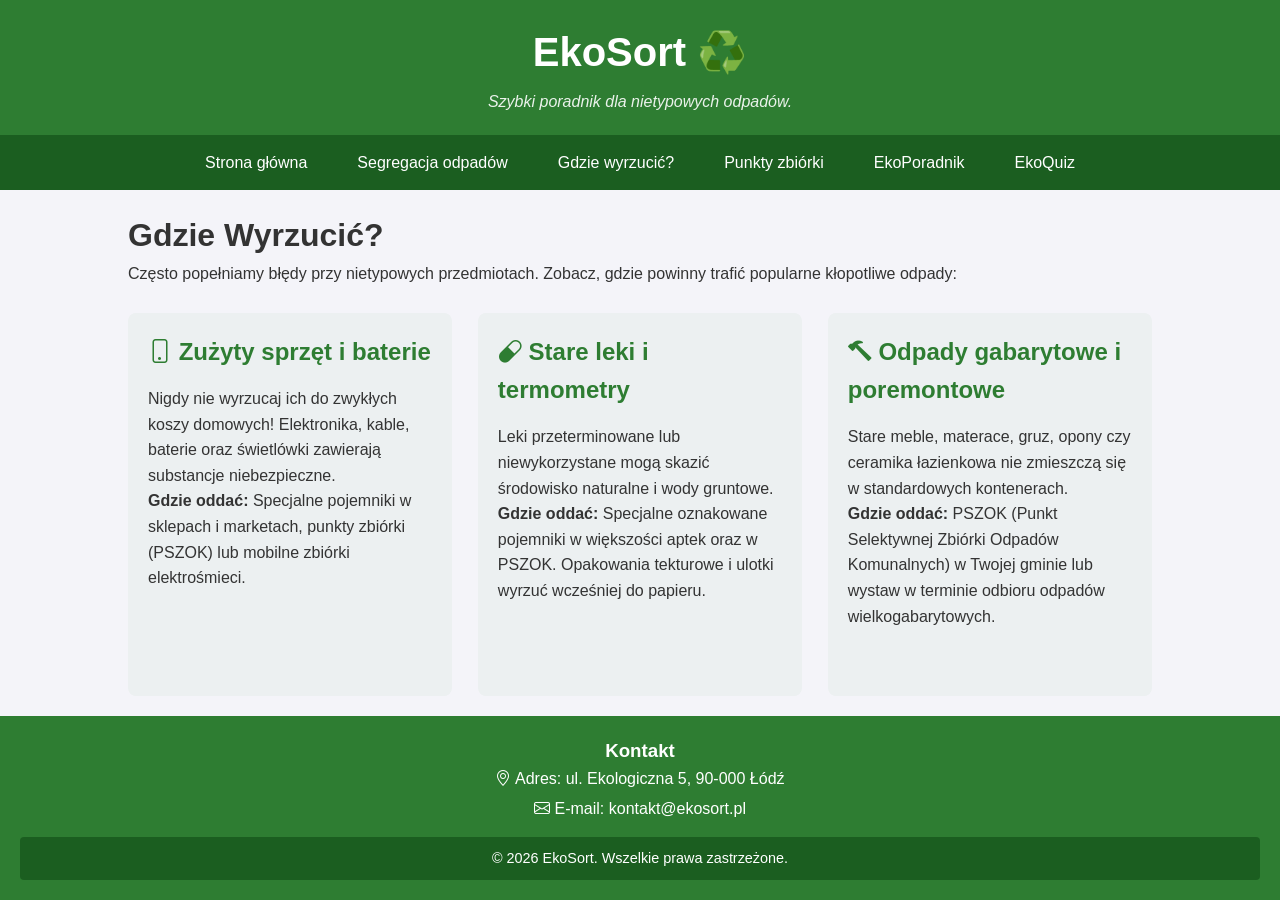
==== gdzie-wyrzucic.html @ 278dd480 "Add initial HTML structure for Gdzie Wyrzucić page" ====
<!DOCTYPE html>
<html lang="pl">
<head>
    <meta charset="UTF-8">
    <meta name="viewport" content="width=device-width, initial-scale=1.0">
    <title>Gdzie Wyrzucić? - EkoSort</title>
    <link rel="stylesheet" href="https://cdn.jsdelivr.net/npm/bootstrap-icons@1.11.3/font/bootstrap-icons.min.css">
    <link rel="stylesheet" href="style.css">
</head>
<body>
    <header>
        <div class="content">
            <a href="index.html" class="logo">EkoSort ♻️</a>
            <p class="slogan">Szybki poradnik dla nietypowych odpadów.</p>
        </div>
    </header>

    <button id="menu-toggle" aria-label="Otwórz menu">
        <i class="bi bi-list"></i>
    </button>

    <nav>
        <ul class="menu">
            <li><a href="index.html">Strona główna</a></li>
            <li><a href="segregacja.html">Segregacja odpadów</a></li>
            <li><a href="gdzie-wyrzucic.html" class="active-page">Gdzie wyrzucić?</a></li>
            <li><a href="#punkty" onclick="alert('Sekcja w budowie!')">Punkty zbiórki</a></li>
            <li><a href="#poradnik" onclick="alert('EkoPoradnik w przygotowaniu!')">EkoPoradnik</a></li>
            <li><a href="#quiz" onclick="alert('EkoQuiz niebawem!')">EkoQuiz</a></li>
        </ul>
    </nav>

    <main>
        <div class="subpage-intro">
            <h1>Gdzie Wyrzucić?</h1>
            <p>Często popełniamy błędy przy nietypowych przedmiotach. Zobacz, gdzie powinny trafić popularne kłopotliwe odpady:</p>
        </div>

        <div class="content-blocks">
            <section class="kolumna spec-block">
                <h2><i class="bi bi-phone"></i> Zużyty sprzęt i baterie</h2>
                <p>Nigdy nie wyrzucaj ich do zwykłych koszy domowych! Elektronika, kable, baterie oraz świetlówki zawierają substancje niebezpieczne.</p>
                <p><strong>Gdzie oddać:</strong> Specjalne pojemniki w sklepach i marketach, punkty zbiórki (PSZOK) lub mobilne zbiórki elektrośmieci.</p>
            </section>

            <section class="kolumna spec-block">
                <h2><i class="bi bi-capsule"></i> Stare leki i termometry</h2>
                <p>Leki przeterminowane lub niewykorzystane mogą skazić środowisko naturalne i wody gruntowe.</p>
                <p><strong>Gdzie oddać:</strong> Specjalne oznakowane pojemniki w większości aptek oraz w PSZOK. Opakowania tekturowe i ulotki wyrzuć wcześniej do papieru.</p>
            </section>

            <section class="kolumna spec-block">
                <h2><i class="bi bi-hammer"></i> Odpady gabarytowe i poremontowe</h2>
                <p>Stare meble, materace, gruz, opony czy ceramika łazienkowa nie zmieszczą się w standardowych kontenerach.</p>
                <p><strong>Gdzie oddać:</strong> PSZOK (Punkt Selektywnej Zbiórki Odpadów Komunalnych) w Twojej gminie lub wystaw w terminie odbioru odpadów wielkogabarytowych.</p>
            </section>
        </div>
    </main>

    <footer>
        <div class="content footer-content">
            <h3>Kontakt</h3>
            <ul>
                <li><i class="bi bi-geo-alt"></i> Adres: ul. Ekologiczna 5, 90-000 Łódź</li>
                <li><i class="bi bi-envelope"></i> E-mail: kontakt@ekosort.pl</li>
            </ul>
        </div>
        <div class="copyright">
            <p>&#169; 2026 EkoSort. Wszelkie prawa zastrzeżone.</p>
        </div>
    </footer>

    <script>
        const hamburger = document.querySelector('#menu-toggle');
        const menu = document.querySelector('.menu');
        hamburger.addEventListener('click', () => menu.classList.toggle('active'));
    </script>
</body>
</html>
---- style.css ----
/* style.css - Style dla witryny EkoSort (Ćwiczenie 3 i 4) */

/* 1. Reset domyślnych stylów przeglądarki (Ćwiczenie 3) */
* {
    margin: 0;
    padding: 0;
    box-sizing: border-box;
}

html {
    min-height: 100%;
}

/* Definicja stylów dla elementu <body> i utworzenie kontenera Flexbox */
body {
    font-family: Arial, sans-serif;
    min-height: 100vh;
    display: flex;
    flex-direction: column;
    line-height: 1.6;
    background-color: #f4f4f9;
    color: #333;
}

/* 2. Header (Ćwiczenie 3) */
header {
    background-color: #2e7d32;
    color: white;
    padding: 20px;
    text-align: center;
}

.logo {
    font-size: 2.5em;
    font-weight: bold;
    color: white;
    text-decoration: none;
}

.slogan {
    margin-top: 5px;
    font-style: italic;
    opacity: 0.9;
}

/* Przycisk hamburgera (Ćwiczenie 4) */
#menu-toggle {
    display: none;
    justify-content: center;
    align-items: center;
    width: 100%;
    padding: 15px;
    border: none;
    background-color: #1b5e20;
    cursor: pointer;
    transition: background-color 0.3s ease;
}

/* Ikona Bootstrap */
#menu-toggle i {
    font-size: 2rem;
    color: white;
    line-height: 1;
    transition: transform 0.3s ease;
}

/* Efekt hover dla przycisku hamburgera */
#menu-toggle:hover {
    background-color: #388e3c;
}

#menu-toggle:hover i {
    transform: rotate(90deg);
}

/* 3. Styl menu nawigacyjnego (Ćwiczenie 3 i 4) */
nav {
    background-color: #1b5e20;
}

nav ul,
.menu {
    list-style: none;
    display: flex;
    justify-content: center;
    flex-wrap: wrap;
}

nav li {
    margin: 0;
}

nav a {
    display: block;
    padding: 15px 25px;
    color: white;
    text-decoration: none;
    transition: all 0.3s ease;
}

/* 9. Animacja menu głównego - efekty tylko dla komputerów (Ćwiczenie 3) */
@media (hover: hover) {
    nav a:hover {
        background-color: #4caf50;
        transform: scale(1.05);
    }
}

/* 4. Styl głównej zawartości strony (main) (Ćwiczenie 3) */
main {
    flex: 1;
    display: flex;
    flex-direction: column;
    gap: clamp(1rem, 2vw, 3rem);
    padding-left: 10%;
    padding-right: 10%;
    padding-top: 20px;
    padding-bottom: 20px;
}

.banner img {
    display: block;
    width: 100%;
    height: 250px;
    background-color: #e0e0e0;
    object-fit: cover;
    border-radius: 8px;
}

/* Kontener na 3 kolumny obok siebie */
.content-blocks {
    display: flex;
    gap: clamp(1rem, 2vw, 3rem);
    flex: 1;
}

/* 5. Styl pojedynczej kolumny i jej zawartości (Ćwiczenie 3 & to do.txt) */
.kolumna {
    flex: 1;
    background-color: #ecf0f1;
    padding: 20px;
    border-radius: 8px;
}

.kolumna h2 {
    color: #2e7d32;
    margin-bottom: 15px;
}

.kolumna img {
    width: 100%;
    height: auto;
}

.btn-more {
    display: inline-block;
    margin-top: 15px;
    padding: 8px 15px;
    background-color: #4caf50;
    color: white;
    text-decoration: none;
    border-radius: 4px;
    transition: background-color 0.3s ease;
}

.btn-more:hover {
    background-color: #388e3c;
}

/* 6. Styl stopki (Ćwiczenie 3) */
footer {
    background-color: #2e7d32;
    color: white;
    text-align: center;
    padding: clamp(10px, 2vw, 20px);
    margin-top: auto;
}

.footer-content {
    width: min(1200px, 90%);
    margin: 0 auto;
    text-align: center;
    padding-bottom: 10px;
}

footer .content ul {
    list-style: none;
    padding: 0;
}

footer .content ul li {
    margin-bottom: 5px;
}

footer .copyright {
    background-color: #1b5e20;
    text-align: center;
    padding: 10px;
    font-size: 0.9em;
    border-radius: 4px;
}

/* 7 & 8. Responsywność strony i wersja mobilna (Ćwiczenie 3 i 4) */
@media (max-width: 768px) {
    main {
        flex-direction: column;
        padding-left: 5%;
        padding-right: 5%;
    }

    .content-blocks {
        flex-direction: column;
    }

    #menu-toggle {
        display: flex;
    }

    .menu {
        display: none;
        flex-direction: column;
        width: 100%;
    }

    .menu.active {
        display: flex;
    }

    nav li {
        margin-bottom: 5px;
    }

    nav a {
        text-align: center;
        padding: 20px;
    }

    .logo {
        font-size: 2em;
    }
}
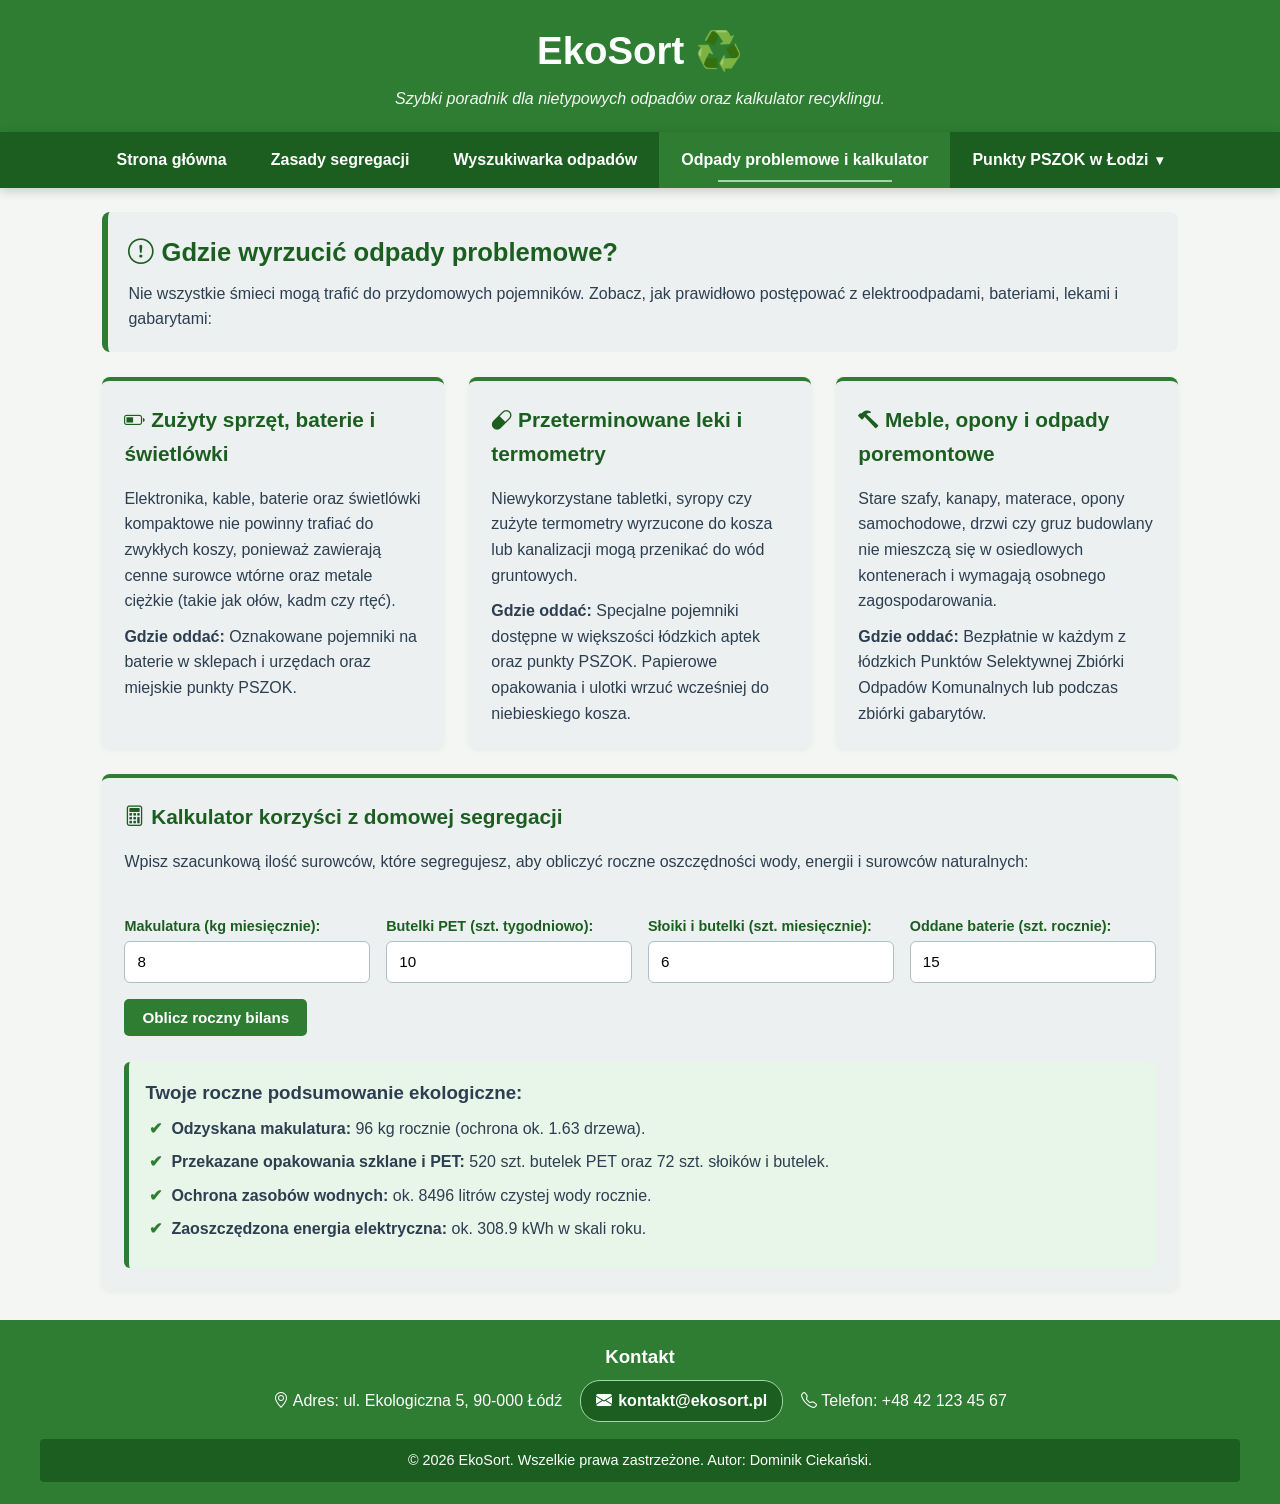
==== commit 41487708: "Add files via upload" ====
--- a/gdzie-wyrzucic.html
+++ b/gdzie-wyrzucic.html
@@ -3,7 +3,10 @@
 <head>
     <meta charset="UTF-8">
     <meta name="viewport" content="width=device-width, initial-scale=1.0">
-    <title>Gdzie Wyrzucić? - EkoSort</title>
+    <title>Odpady problemowe i kalkulator - EkoSort</title>
+    <meta name="author" content="Dominik Ciekański">
+    <meta name="description" content="Poradnik postępowania z odpadami problemowymi: elektrośmieciami, bateriami, lekami i gabarytami oraz kalkulator efektów segregacji.">
+    <meta name="keywords" content="gdzie wyrzucić, baterie, elektrośmieci, leki, gabaryty, kalkulator recyklingu">
     <link rel="stylesheet" href="https://cdn.jsdelivr.net/npm/bootstrap-icons@1.11.3/font/bootstrap-icons.min.css">
     <link rel="stylesheet" href="style.css">
 </head>
@@ -11,50 +14,91 @@
     <header>
         <div class="content">
             <a href="index.html" class="logo">EkoSort ♻️</a>
-            <p class="slogan">Szybki poradnik dla nietypowych odpadów.</p>
+            <p class="slogan">Szybki poradnik dla nietypowych odpadów oraz kalkulator recyklingu.</p>
         </div>
     </header>
 
-    <button id="menu-toggle" aria-label="Otwórz menu">
-        <i class="bi bi-list"></i>
-    </button>
+    <div class="sticky-nav-wrapper">
+        <button id="menu-toggle" aria-label="Otwórz menu">
+            <i class="bi bi-list"></i> Menu
+        </button>
 
-    <nav>
-        <ul class="menu">
-            <li><a href="index.html">Strona główna</a></li>
-            <li><a href="segregacja.html">Segregacja odpadów</a></li>
-            <li><a href="gdzie-wyrzucic.html" class="active-page">Gdzie wyrzucić?</a></li>
-            <li><a href="#punkty" onclick="alert('Sekcja w budowie!')">Punkty zbiórki</a></li>
-            <li><a href="#poradnik" onclick="alert('EkoPoradnik w przygotowaniu!')">EkoPoradnik</a></li>
-            <li><a href="#quiz" onclick="alert('EkoQuiz niebawem!')">EkoQuiz</a></li>
-        </ul>
-    </nav>
+        <nav>
+            <ul class="menu">
+                <li><a href="index.html">Strona główna</a></li>
+                <li><a href="segregacja.html">Zasady segregacji</a></li>
+                <li><a href="wyszukiwarka.html">Wyszukiwarka odpadów</a></li>
+                <li><a href="gdzie-wyrzucic.html" class="active-page">Odpady problemowe i kalkulator</a></li>
+                <li class="dropdown">
+                    <a href="punkty.html">Punkty PSZOK w Łodzi</a>
+                    <ul class="submenu">
+                        <li><a href="punkty.html#pszok-1"><i class="bi bi-geo-alt"></i> PSZOK Bałuty – Kasprowicza 10</a></li>
+                        <li><a href="punkty.html#pszok-2"><i class="bi bi-geo-alt"></i> PSZOK Górna – Graniczna 2</a></li>
+                        <li><a href="punkty.html#pszok-3"><i class="bi bi-geo-alt"></i> PSZOK Dąbrowa – Zamiejska 1</a></li>
+                        <li><a href="punkty.html#pszok-4"><i class="bi bi-geo-alt"></i> PSZOK Polesie – Związkowa 2a</a></li>
+                        <li><a href="punkty.html#pszok-5"><i class="bi bi-geo-alt"></i> PSZOK Teofilów – Wersalska 47/75</a></li>
+                    </ul>
+                </li>
+            </ul>
+        </nav>
+    </div>
 
     <main>
         <div class="subpage-intro">
-            <h1>Gdzie Wyrzucić?</h1>
-            <p>Często popełniamy błędy przy nietypowych przedmiotach. Zobacz, gdzie powinny trafić popularne kłopotliwe odpady:</p>
+            <h1><i class="bi bi-exclamation-circle"></i> Gdzie wyrzucić odpady problemowe?</h1>
+            <p>Nie wszystkie śmieci mogą trafić do przydomowych pojemników. Zobacz, jak prawidłowo postępować z elektroodpadami, bateriami, lekami i gabarytami:</p>
         </div>
 
         <div class="content-blocks">
-            <section class="kolumna spec-block">
-                <h2><i class="bi bi-phone"></i> Zużyty sprzęt i baterie</h2>
-                <p>Nigdy nie wyrzucaj ich do zwykłych koszy domowych! Elektronika, kable, baterie oraz świetlówki zawierają substancje niebezpieczne.</p>
-                <p><strong>Gdzie oddać:</strong> Specjalne pojemniki w sklepach i marketach, punkty zbiórki (PSZOK) lub mobilne zbiórki elektrośmieci.</p>
+            <section class="kolumna">
+                <h2><i class="bi bi-battery-half"></i> Zużyty sprzęt, baterie i świetlówki</h2>
+                <p>Elektronika, kable, baterie oraz świetlówki kompaktowe nie powinny trafiać do zwykłych koszy, ponieważ zawierają cenne surowce wtórne oraz metale ciężkie (takie jak ołów, kadm czy rtęć).</p>
+                <p><strong>Gdzie oddać:</strong> Oznakowane pojemniki na baterie w sklepach i urzędach oraz miejskie punkty PSZOK.</p>
             </section>
 
-            <section class="kolumna spec-block">
-                <h2><i class="bi bi-capsule"></i> Stare leki i termometry</h2>
-                <p>Leki przeterminowane lub niewykorzystane mogą skazić środowisko naturalne i wody gruntowe.</p>
-                <p><strong>Gdzie oddać:</strong> Specjalne oznakowane pojemniki w większości aptek oraz w PSZOK. Opakowania tekturowe i ulotki wyrzuć wcześniej do papieru.</p>
+            <section class="kolumna">
+                <h2><i class="bi bi-capsule"></i> Przeterminowane leki i termometry</h2>
+                <p>Niewykorzystane tabletki, syropy czy zużyte termometry wyrzucone do kosza lub kanalizacji mogą przenikać do wód gruntowych.</p>
+                <p><strong>Gdzie oddać:</strong> Specjalne pojemniki dostępne w większości łódzkich aptek oraz punkty PSZOK. Papierowe opakowania i ulotki wrzuć wcześniej do niebieskiego kosza.</p>
             </section>
 
-            <section class="kolumna spec-block">
-                <h2><i class="bi bi-hammer"></i> Odpady gabarytowe i poremontowe</h2>
-                <p>Stare meble, materace, gruz, opony czy ceramika łazienkowa nie zmieszczą się w standardowych kontenerach.</p>
-                <p><strong>Gdzie oddać:</strong> PSZOK (Punkt Selektywnej Zbiórki Odpadów Komunalnych) w Twojej gminie lub wystaw w terminie odbioru odpadów wielkogabarytowych.</p>
+            <section class="kolumna">
+                <h2><i class="bi bi-hammer"></i> Meble, opony i odpady poremontowe</h2>
+                <p>Stare szafy, kanapy, materace, opony samochodowe, drzwi czy gruz budowlany nie mieszczą się w osiedlowych kontenerach i wymagają osobnego zagospodarowania.</p>
+                <p><strong>Gdzie oddać:</strong> Bezpłatnie w każdym z łódzkich Punktów Selektywnej Zbiórki Odpadów Komunalnych lub podczas zbiórki gabarytów.</p>
             </section>
         </div>
+
+        <!-- Jedyny na stronie, równo wyrównany kalkulator efektów segregacji -->
+        <section class="kolumna" id="kalkulator">
+            <h2><i class="bi bi-calculator"></i> Kalkulator korzyści z domowej segregacji</h2>
+            <p>Wpisz szacunkową ilość surowców, które segregujesz, aby obliczyć roczne oszczędności wody, energii i surowców naturalnych:</p>
+
+            <form id="formKalkulator">
+                <div class="form-grid">
+                    <div class="form-pole">
+                        <label for="ilePapieru">Makulatura (kg miesięcznie):</label>
+                        <input type="number" id="ilePapieru" min="0" value="8" required>
+                    </div>
+                    <div class="form-pole">
+                        <label for="ilePlastiku">Butelki PET (szt. tygodniowo):</label>
+                        <input type="number" id="ilePlastiku" min="0" value="10" required>
+                    </div>
+                    <div class="form-pole">
+                        <label for="ileSzkla">Słoiki i butelki (szt. miesięcznie):</label>
+                        <input type="number" id="ileSzkla" min="0" value="6" required>
+                    </div>
+                    <div class="form-pole">
+                        <label for="ileBaterii">Oddane baterie (szt. rocznie):</label>
+                        <input type="number" id="ileBaterii" min="0" value="15" required>
+                    </div>
+                </div>
+
+                <button type="submit" class="btn-more" style="margin-top: 16px;">Oblicz roczny bilans</button>
+            </form>
+
+            <div id="wynikKalkulatora" class="wynik-box"></div>
+        </section>
     </main>
 
     <footer>
@@ -62,11 +106,16 @@
             <h3>Kontakt</h3>
             <ul>
                 <li><i class="bi bi-geo-alt"></i> Adres: ul. Ekologiczna 5, 90-000 Łódź</li>
-                <li><i class="bi bi-envelope"></i> E-mail: kontakt@ekosort.pl</li>
+                <li>
+                    <a href="mailto:kontakt@ekosort.pl?subject=Pytanie%20dotyczace%20segregacji%20odpadow" class="footer-mail-link">
+                        <i class="bi bi-envelope-fill"></i> kontakt@ekosort.pl
+                    </a>
+                </li>
+                <li><i class="bi bi-telephone"></i> Telefon: +48 42 123 45 67</li>
             </ul>
         </div>
         <div class="copyright">
-            <p>&#169; 2026 EkoSort. Wszelkie prawa zastrzeżone.</p>
+            <p>&#169; 2026 EkoSort. Wszelkie prawa zastrzeżone. Autor: Dominik Ciekański.</p>
         </div>
     </footer>
 
@@ -74,6 +123,41 @@
         const hamburger = document.querySelector('#menu-toggle');
         const menu = document.querySelector('.menu');
         hamburger.addEventListener('click', () => menu.classList.toggle('active'));
+
+        const formKalkulator = document.querySelector('#formKalkulator');
+        const wynikKalkulatora = document.querySelector('#wynikKalkulatora');
+
+        function obliczBilans() {
+            const papierMies = Number(document.querySelector('#ilePapieru').value) || 0;
+            const plastikTydz = Number(document.querySelector('#ilePlastiku').value) || 0;
+            const szkloMies = Number(document.querySelector('#ileSzkla').value) || 0;
+            const baterieRok = Number(document.querySelector('#ileBaterii').value) || 0;
+
+            const papierRok = papierMies * 12;
+            const plastikRok = plastikTydz * 52;
+            const szkloRok = szkloMies * 12;
+
+            const uratowaneDrzewa = (papierRok / 59).toFixed(2);
+            const oszczednoscWody = (papierRok * 26 + baterieRok * 400).toLocaleString('pl-PL');
+            const oszczednoscEnergii = (plastikRok * 0.12 + szkloRok * 0.09 + papierRok * 2.5).toFixed(1);
+
+            wynikKalkulatora.innerHTML = `
+                <h3>Twoje roczne podsumowanie ekologiczne:</h3>
+                <ul class="eko-lista" style="margin-top: 8px;">
+                    <li><strong>Odzyskana makulatura:</strong> ${papierRok} kg rocznie (ochrona ok. ${uratowaneDrzewa} drzewa).</li>
+                    <li><strong>Przekazane opakowania szklane i PET:</strong> ${plastikRok} szt. butelek PET oraz ${szkloRok} szt. słoików i butelek.</li>
+                    <li><strong>Ochrona zasobów wodnych:</strong> ok. ${oszczednoscWody} litrów czystej wody rocznie.</li>
+                    <li><strong>Zaoszczędzona energia elektryczna:</strong> ok. ${oszczednoscEnergii} kWh w skali roku.</li>
+                </ul>
+            `;
+        }
+
+        formKalkulator.addEventListener('submit', (e) => {
+            e.preventDefault();
+            obliczBilans();
+        });
+
+        obliczBilans();
     </script>
 </body>
 </html>
--- a/style.css
+++ b/style.css
@@ -1,6 +1,6 @@
-/* style.css - Style dla witryny EkoSort (Ćwiczenie 3 i 4) */
-
-/* 1. Reset domyślnych stylów przeglądarki (Ćwiczenie 3) */
+/* style.css - Arkusz stylów dla portalu EkoSort Łódź */
+
+/* 1. RESET */
 * {
     margin: 0;
     padding: 0;
@@ -9,20 +9,21 @@
 
 html {
     min-height: 100%;
-}
-
-/* Definicja stylów dla elementu <body> i utworzenie kontenera Flexbox */
+    scroll-behavior: smooth;
+}
+
+/* 2. BODY */
 body {
-    font-family: Arial, sans-serif;
+    font-family: Arial, Helvetica, sans-serif;
     min-height: 100vh;
     display: flex;
     flex-direction: column;
     line-height: 1.6;
-    background-color: #f4f4f9;
-    color: #333;
-}
-
-/* 2. Header (Ćwiczenie 3) */
+    background-color: #f4f6f4;
+    color: #2c3e50;
+}
+
+/* 3. NAGŁÓWEK */
 header {
     background-color: #2e7d32;
     color: white;
@@ -30,8 +31,13 @@
     text-align: center;
 }
 
+header .content {
+    max-width: 1200px;
+    margin: 0 auto;
+}
+
 .logo {
-    font-size: 2.5em;
+    font-size: 2.4rem;
     font-weight: bold;
     color: white;
     text-decoration: none;
@@ -40,23 +46,34 @@
 .slogan {
     margin-top: 5px;
     font-style: italic;
-    opacity: 0.9;
-}
-
-/* Przycisk hamburgera (Ćwiczenie 4) */
+    opacity: 0.95;
+}
+
+/* 4. STICKY MENU I HAMBURGER */
+.sticky-nav-wrapper {
+    position: sticky;
+    top: 0;
+    z-index: 1000;
+    background-color: #1b5e20;
+    box-shadow: 0 3px 10px rgba(0, 0, 0, 0.18);
+}
+
 #menu-toggle {
     display: none;
     justify-content: center;
     align-items: center;
+    gap: 8px;
     width: 100%;
     padding: 15px;
     border: none;
     background-color: #1b5e20;
+    color: white;
+    font-size: 1.05rem;
+    font-weight: bold;
     cursor: pointer;
     transition: background-color 0.3s ease;
 }
 
-/* Ikona Bootstrap */
 #menu-toggle i {
     font-size: 2rem;
     color: white;
@@ -64,16 +81,14 @@
     transition: transform 0.3s ease;
 }
 
-/* Efekt hover dla przycisku hamburgera */
 #menu-toggle:hover {
-    background-color: #388e3c;
+    background-color: #2e7d32;
 }
 
 #menu-toggle:hover i {
     transform: rotate(90deg);
 }
 
-/* 3. Styl menu nawigacyjnego (Ćwiczenie 3 i 4) */
 nav {
     background-color: #1b5e20;
 }
@@ -83,124 +98,607 @@
     list-style: none;
     display: flex;
     justify-content: center;
+    align-items: center;
     flex-wrap: wrap;
+    max-width: 1200px;
+    margin: 0 auto;
 }
 
 nav li {
     margin: 0;
+    position: relative;
 }
 
 nav a {
     display: block;
-    padding: 15px 25px;
+    padding: 15px 22px;
     color: white;
     text-decoration: none;
+    font-weight: bold;
+    position: relative;
     transition: all 0.3s ease;
 }
 
-/* 9. Animacja menu głównego - efekty tylko dla komputerów (Ćwiczenie 3) */
+nav a.active-page {
+    background-color: #2e7d32;
+}
+
+/* Pseudoelement ::after - animowane podkreślenie linków w menu */
+.menu > li:not(.dropdown) > a::after {
+    content: "";
+    position: absolute;
+    left: 20%;
+    bottom: 6px;
+    width: 0;
+    height: 2px;
+    background-color: #a5d6a7;
+    transition: width 0.3s ease;
+}
+
+.menu > li:not(.dropdown) > a:hover::after,
+.menu > li:not(.dropdown) > a.active-page::after {
+    width: 60%;
+}
+
+/* Pseudoelement ::after - strzałka przy rozwijanym menu */
+.dropdown > a::after {
+    content: "▾";
+    padding-left: 8px;
+    font-size: 0.85em;
+    position: relative;
+    display: inline-block;
+    transition: transform 0.3s ease;
+}
+
+.dropdown:hover > a::after {
+    transform: rotate(180deg);
+}
+
+.submenu {
+    list-style: none;
+    position: absolute;
+    top: 100%;
+    left: 0;
+    min-width: 240px;
+    background-color: #144718;
+    box-shadow: 0 6px 16px rgba(0, 0, 0, 0.22);
+    border-radius: 0 0 8px 8px;
+    display: none;
+    flex-direction: column;
+    z-index: 1100;
+    overflow: hidden;
+}
+
+.dropdown:hover .submenu {
+    display: flex;
+}
+
+.submenu li {
+    width: 100%;
+    border-bottom: 1px solid rgba(255, 255, 255, 0.08);
+}
+
+.submenu li a {
+    padding: 11px 16px;
+    font-size: 0.92rem;
+    font-weight: normal;
+    text-align: left;
+}
+
 @media (hover: hover) {
-    nav a:hover {
-        background-color: #4caf50;
-        transform: scale(1.05);
-    }
-}
-
-/* 4. Styl głównej zawartości strony (main) (Ćwiczenie 3) */
+    .menu > li > a:hover {
+        background-color: #388e3c;
+    }
+    .submenu li a:hover {
+        background-color: #2e7d32;
+        padding-left: 20px;
+    }
+}
+
+/* 5. SUBTELNE PSEUDOELEMENTY W TEKŚCIE (::before i ::after) */
+.termin {
+    font-weight: 600;
+    color: #1b5e20;
+}
+
+.termin::before {
+    content: "• ";
+    color: #2e7d32;
+}
+
+.termin::after {
+    content: "";
+}
+
+.eko-lista {
+    list-style: none;
+    margin: 10px 0;
+}
+
+.eko-lista li {
+    position: relative;
+    padding-left: 26px;
+    margin-bottom: 8px;
+}
+
+.eko-lista li::before {
+    content: "✔";
+    color: #2e7d32;
+    font-weight: bold;
+    position: absolute;
+    left: 4px;
+    top: 0;
+}
+
+/* 6. GŁÓWNA ZAWARTOŚĆ (MAIN) I KOLUMNY */
 main {
     flex: 1;
     display: flex;
     flex-direction: column;
-    gap: clamp(1rem, 2vw, 3rem);
-    padding-left: 10%;
-    padding-right: 10%;
-    padding-top: 20px;
-    padding-bottom: 20px;
+    gap: clamp(1rem, 2vw, 2.2rem);
+    padding-left: 8%;
+    padding-right: 8%;
+    padding-top: 24px;
+    padding-bottom: 30px;
+    max-width: 1400px;
+    width: 100%;
+    margin: 0 auto;
+}
+
+.banner {
+    width: 100%;
 }
 
 .banner img {
     display: block;
     width: 100%;
-    height: 250px;
-    background-color: #e0e0e0;
+    max-height: 350px;
     object-fit: cover;
     border-radius: 8px;
-}
-
-/* Kontener na 3 kolumny obok siebie */
+    box-shadow: 0 4px 10px rgba(0, 0, 0, 0.1);
+}
+
 .content-blocks {
     display: flex;
-    gap: clamp(1rem, 2vw, 3rem);
-    flex: 1;
-}
-
-/* 5. Styl pojedynczej kolumny i jej zawartości (Ćwiczenie 3 & to do.txt) */
+    gap: clamp(1rem, 2vw, 2rem);
+    width: 100%;
+}
+
 .kolumna {
     flex: 1;
     background-color: #ecf0f1;
-    padding: 20px;
-    border-radius: 8px;
+    padding: 22px;
+    border-radius: 8px;
+    display: flex;
+    flex-direction: column;
+    gap: 10px;
+    box-shadow: 0 2px 6px rgba(0, 0, 0, 0.05);
+    border-top: 4px solid #2e7d32;
 }
 
 .kolumna h2 {
-    color: #2e7d32;
-    margin-bottom: 15px;
+    color: #1b5e20;
+    margin-bottom: 6px;
+    font-size: 1.3rem;
 }
 
 .kolumna img {
     width: 100%;
     height: auto;
+    border-radius: 6px;
 }
 
 .btn-more {
     display: inline-block;
-    margin-top: 15px;
-    padding: 8px 15px;
-    background-color: #4caf50;
+    margin-top: auto;
+    align-self: flex-start;
+    padding: 10px 18px;
+    background-color: #2e7d32;
     color: white;
     text-decoration: none;
-    border-radius: 4px;
-    transition: background-color 0.3s ease;
+    border: none;
+    border-radius: 5px;
+    font-weight: bold;
+    cursor: pointer;
+    font-size: 0.95rem;
+    transition: background-color 0.3s ease, transform 0.2s ease;
 }
 
 .btn-more:hover {
-    background-color: #388e3c;
-}
-
-/* 6. Styl stopki (Ćwiczenie 3) */
+    background-color: #1b5e20;
+    transform: translateY(-2px);
+}
+
+/* 7. GALERIA NAJCZĘSTSZYCH BŁĘDÓW SEGREGACJI (Płynna ciągła animacja) */
+.sekcja-galerii {
+    background-color: #ecf0f1;
+    padding: 22px;
+    border-radius: 8px;
+    border-top: 4px solid #2e7d32;
+    box-shadow: 0 2px 6px rgba(0, 0, 0, 0.05);
+}
+
+.sekcja-galerii h2 {
+    color: #1b5e20;
+    margin-bottom: 6px;
+    font-size: 1.35rem;
+}
+
+.galeria {
+    overflow: hidden;
+    width: 100%;
+    border: 1px solid #cfd8dc;
+    border-radius: 8px;
+    background-color: #ffffff;
+    padding: 16px 0;
+    margin-top: 12px;
+}
+
+.tor {
+    display: flex;
+    gap: 20px;
+    width: max-content;
+    padding: 0 16px;
+    animation: przesuwanie 22s linear infinite;
+}
+
+/* Przyspieszanie po najechaniu kursorem */
+.tor:hover {
+    animation-duration: 8s;
+}
+
+.karta-galerii {
+    width: 260px;
+    flex-shrink: 0;
+    background-color: #f8faf8;
+    border: 1px solid #dce4dc;
+    border-radius: 8px;
+    overflow: hidden;
+    transition: transform 0.3s ease, box-shadow 0.3s ease;
+}
+
+.karta-galerii:hover {
+    transform: scale(1.03);
+    box-shadow: 0 4px 12px rgba(0, 0, 0, 0.1);
+}
+
+.placeholder-foto {
+    width: 100%;
+    height: 150px;
+    background: linear-gradient(135deg, #e2ece4 0%, #d4e3d7 100%);
+    display: flex;
+    flex-direction: column;
+    justify-content: center;
+    align-items: center;
+    color: #1b5e20;
+    border-bottom: 1px solid #c8d8cb;
+    padding: 10px;
+    text-align: center;
+}
+
+.placeholder-foto i {
+    font-size: 2.4rem;
+    margin-bottom: 4px;
+}
+
+.placeholder-foto span {
+    font-size: 0.8rem;
+    color: #455a64;
+}
+
+.karta-galerii-opis {
+    padding: 12px;
+}
+
+.karta-galerii-opis h3 {
+    font-size: 1rem;
+    color: #1b5e20;
+    margin-bottom: 4px;
+}
+
+.karta-galerii-opis p {
+    font-size: 0.86rem;
+    color: #455a64;
+}
+
+@keyframes przesuwanie {
+    from {
+        transform: translateX(0);
+    }
+    to {
+        transform: translateX(-560px);
+    }
+}
+
+/* 8. FORMULARZE I JEDEN KALKULATOR (Idealnie równe pola) */
+.form-grid {
+    display: grid;
+    grid-template-columns: repeat(auto-fit, minmax(220px, 1fr));
+    gap: 16px;
+    margin-top: 14px;
+    align-items: end;
+}
+
+.form-pole {
+    display: flex;
+    flex-direction: column;
+    justify-content: flex-end;
+    gap: 6px;
+}
+
+.form-pole label {
+    font-weight: bold;
+    font-size: 0.9rem;
+    color: #1b5e20;
+    min-height: 2.5em;
+    display: flex;
+    align-items: flex-end;
+    line-height: 1.25;
+}
+
+.form-pole input,
+.form-pole select,
+.form-pole textarea {
+    width: 100%;
+    height: 42px;
+    padding: 8px 12px;
+    border: 1px solid #b0bec5;
+    border-radius: 6px;
+    font-size: 0.95rem;
+    font-family: inherit;
+    background-color: #ffffff;
+}
+
+.form-pole textarea {
+    height: auto;
+    padding: 10px 12px;
+}
+
+.form-pole input:focus,
+.form-pole select:focus,
+.form-pole textarea:focus {
+    outline: none;
+    border-color: #2e7d32;
+    box-shadow: 0 0 5px rgba(46, 125, 50, 0.3);
+}
+
+.wynik-box {
+    margin-top: 16px;
+    padding: 16px;
+    background-color: #e8f5e9;
+    border-left: 5px solid #2e7d32;
+    border-radius: 6px;
+}
+
+/* 9. PODSTRONY I KARTY POJEMNIKÓW */
+.subpage-intro {
+    background-color: #ecf0f1;
+    padding: 20px;
+    border-radius: 8px;
+    border-left: 6px solid #2e7d32;
+}
+
+.subpage-intro h1 {
+    color: #1b5e20;
+    margin-bottom: 8px;
+    font-size: 1.6rem;
+}
+
+.search-box {
+    margin-top: 15px;
+}
+
+#waste-input {
+    width: 100%;
+    max-width: 500px;
+    padding: 12px 15px;
+    font-size: 1rem;
+    border: 2px solid #2e7d32;
+    border-radius: 6px;
+    outline: none;
+}
+
+.filtry-kategorii {
+    display: flex;
+    gap: 8px;
+    flex-wrap: wrap;
+    margin-top: 12px;
+}
+
+.filtr-btn {
+    padding: 7px 14px;
+    border: 1px solid #2e7d32;
+    background-color: white;
+    color: #1b5e20;
+    border-radius: 20px;
+    cursor: pointer;
+    font-weight: bold;
+    font-size: 0.85rem;
+    transition: all 0.2s;
+}
+
+.filtr-btn.aktywny,
+.filtr-btn:hover {
+    background-color: #2e7d32;
+    color: white;
+}
+
+.bin-blue, .kategoria-niebieski { border-top: 6px solid #1976d2; }
+.bin-yellow, .kategoria-zolty { border-top: 6px solid #fbc02d; }
+.bin-green, .kategoria-zielony { border-top: 6px solid #388e3c; }
+.bin-brown, .kategoria-brazowy { border-top: 6px solid #6d4c41; }
+.bin-black, .kategoria-czarny { border-top: 6px solid #455a64; }
+.bin-pszok, .kategoria-pszok { border-top: 6px solid #2e7d32; }
+
+.waste-grid {
+    display: grid;
+    grid-template-columns: repeat(auto-fill, minmax(290px, 1fr));
+    gap: 20px;
+}
+
+/* 10. PUNKTY PSZOK, LISTA, POGODA I MAPA GOOGLE */
+.punkty-page .content-blocks {
+    display: grid;
+    grid-template-columns: repeat(2, minmax(0, 1fr));
+    gap: clamp(1rem, 2vw, 2rem);
+    width: 100%;
+}
+
+.pszok-panel {
+    display: grid;
+    grid-template-columns: 1.15fr 1fr;
+    gap: 24px;
+    background-color: #ecf0f1;
+    padding: 22px;
+    border-radius: 8px;
+    border-top: 4px solid #2e7d32;
+}
+
+.map-container {
+    width: 100%;
+    overflow: hidden;
+    border-radius: 8px;
+    box-shadow: 0 3px 10px rgba(0, 0, 0, 0.12);
+    border: 2px solid #ffffff;
+    background-color: #e0e0e0;
+}
+
+.map-container iframe {
+    display: block;
+    width: 100%;
+    height: 430px;
+    border: none;
+}
+
+#listaParkow {
+    list-style: none;
+    max-height: 210px;
+    overflow-y: auto;
+    background-color: #ffffff;
+    border: 1px solid #cfd8dc;
+    border-radius: 6px;
+    padding: 8px;
+    margin: 10px 0;
+}
+
+#listaParkow li {
+    padding: 9px 12px;
+    border-radius: 5px;
+    transition: 0.25s;
+    border-bottom: 1px solid #f0f0f0;
+    margin-bottom: 4px;
+}
+
+#listaParkow li::before {
+    content: "📍 ";
+}
+
+#listaParkow li:hover {
+    background-color: #dcefdc;
+}
+
+.wybrany {
+    background-color: darkgreen !important;
+    color: white !important;
+    font-weight: bold;
+}
+
+#pogoda {
+    background-color: #ffffff;
+    border: 1px solid #cfd8dc;
+    border-radius: 8px;
+    padding: 15px;
+    margin-top: 12px;
+}
+
+#pogoda table {
+    width: 100%;
+    border-collapse: collapse;
+    margin-top: 10px;
+}
+
+#pogoda th,
+#pogoda td {
+    border: 1px solid #ccc;
+    padding: 8px;
+    text-align: left;
+    font-size: 0.9rem;
+}
+
+#pogoda th {
+    background-color: #ecf0f1;
+}
+
+/* 11. INTERAKTYWNA STOPKA */
 footer {
     background-color: #2e7d32;
     color: white;
     text-align: center;
-    padding: clamp(10px, 2vw, 20px);
+    padding: clamp(12px, 2vw, 22px);
     margin-top: auto;
 }
 
 .footer-content {
-    width: min(1200px, 90%);
+    width: min(1200px, 92%);
     margin: 0 auto;
     text-align: center;
-    padding-bottom: 10px;
+    padding-bottom: 12px;
+}
+
+.footer-content h3 {
+    margin-bottom: 8px;
 }
 
 footer .content ul {
     list-style: none;
     padding: 0;
+    display: flex;
+    justify-content: center;
+    align-items: center;
+    flex-wrap: wrap;
+    gap: 18px;
 }
 
 footer .content ul li {
     margin-bottom: 5px;
+}
+
+.footer-mail-link {
+    display: inline-flex;
+    align-items: center;
+    gap: 6px;
+    background-color: #1b5e20;
+    color: #ffffff;
+    padding: 7px 15px;
+    border-radius: 20px;
+    text-decoration: none;
+    font-weight: bold;
+    border: 1px solid #a5d6a7;
+    transition: background-color 0.3s ease, transform 0.2s ease;
+}
+
+.footer-mail-link:hover {
+    background-color: #388e3c;
+    transform: scale(1.04);
 }
 
 footer .copyright {
     background-color: #1b5e20;
     text-align: center;
     padding: 10px;
-    font-size: 0.9em;
+    font-size: 0.9rem;
     border-radius: 4px;
-}
-
-/* 7 & 8. Responsywność strony i wersja mobilna (Ćwiczenie 3 i 4) */
+    max-width: 1200px;
+    margin: 0 auto;
+}
+
+/* 12. RESPONSYWNOŚĆ */
+@media (max-width: 900px) {
+    .pszok-panel {
+        grid-template-columns: 1fr;
+    }
+}
+
 @media (max-width: 768px) {
     main {
         flex-direction: column;
@@ -227,15 +725,39 @@
     }
 
     nav li {
-        margin-bottom: 5px;
+        width: 100%;
+        margin-bottom: 4px;
     }
 
     nav a {
         text-align: center;
-        padding: 20px;
+        padding: 18px;
+    }
+
+    .submenu {
+        position: static;
+        width: 100%;
+        box-shadow: none;
+    }
+
+    .submenu li a {
+        text-align: center;
     }
 
     .logo {
-        font-size: 2em;
-    }
-}
+        font-size: 2rem;
+    }
+
+    .punkty-page .content-blocks {
+        grid-template-columns: 1fr;
+    }
+
+    .map-container iframe {
+        height: 330px;
+    }
+
+    footer .content ul {
+        flex-direction: column;
+        gap: 8px;
+    }
+}
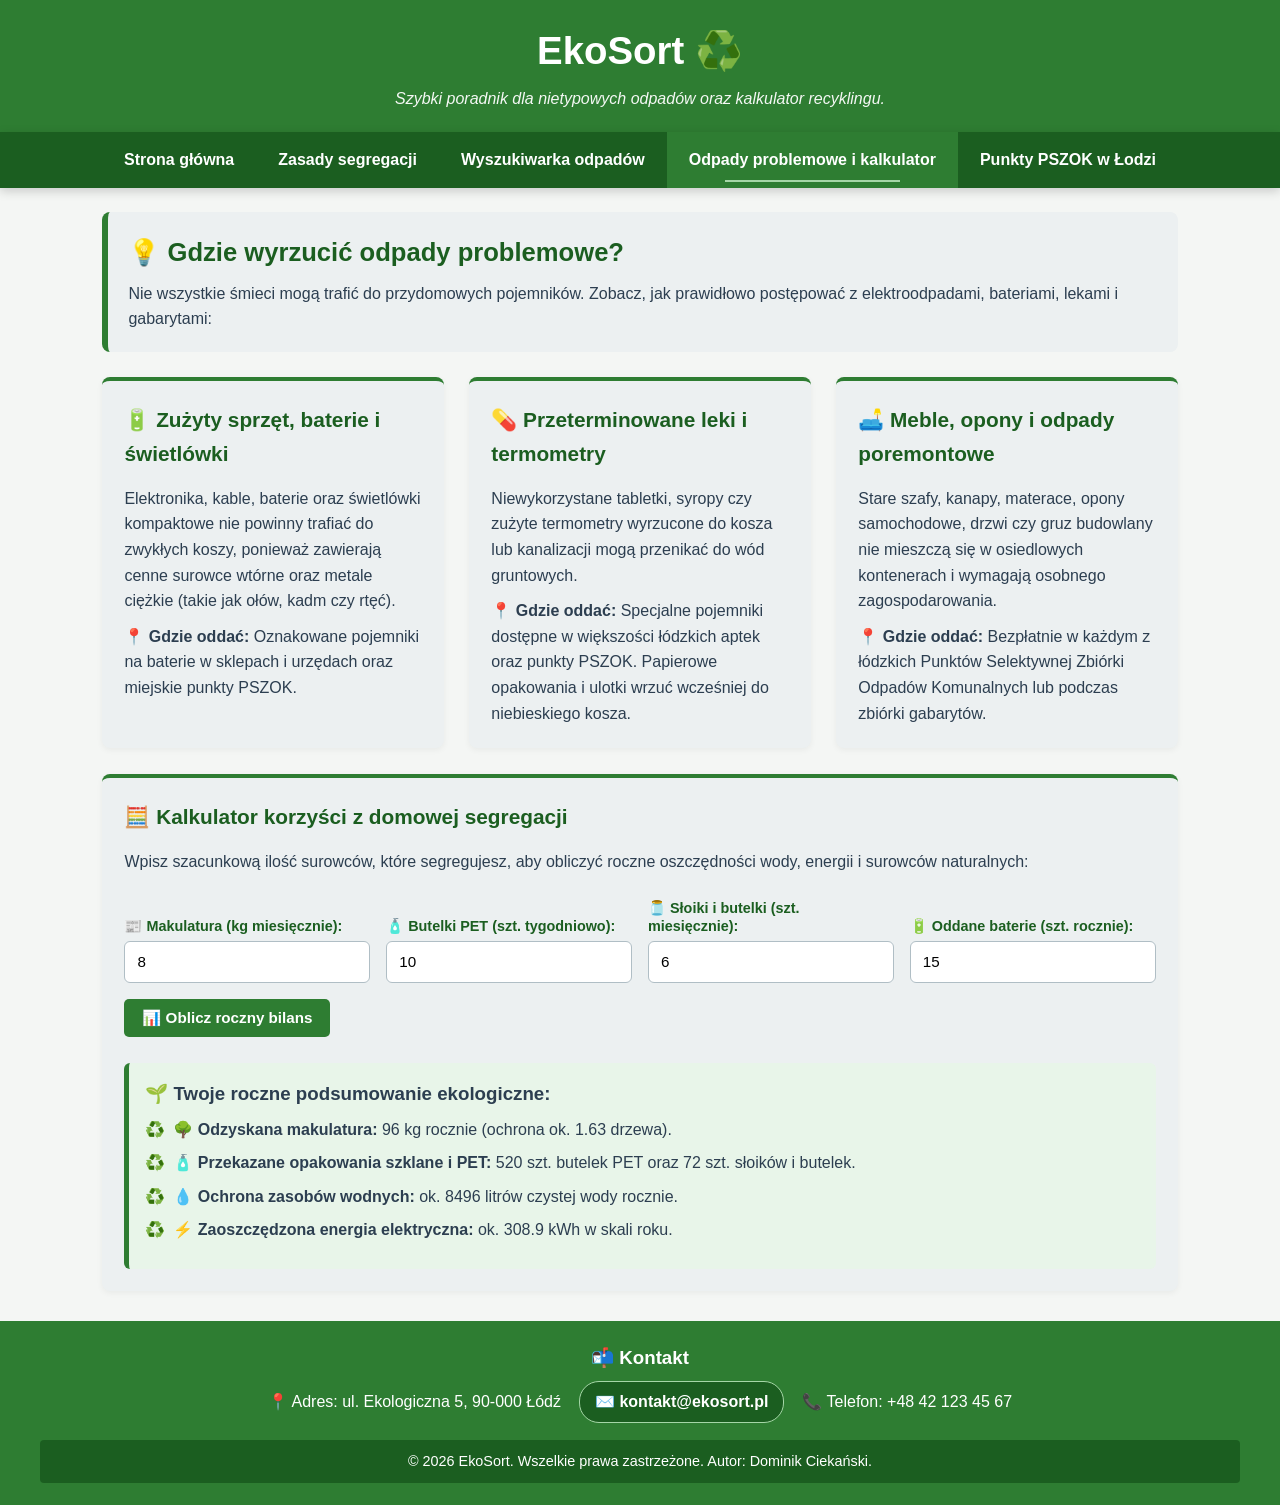
==== commit 5595d48d: "Add files via upload" ====
--- a/gdzie-wyrzucic.html
+++ b/gdzie-wyrzucic.html
@@ -29,72 +29,63 @@
                 <li><a href="segregacja.html">Zasady segregacji</a></li>
                 <li><a href="wyszukiwarka.html">Wyszukiwarka odpadów</a></li>
                 <li><a href="gdzie-wyrzucic.html" class="active-page">Odpady problemowe i kalkulator</a></li>
-                <li class="dropdown">
-                    <a href="punkty.html">Punkty PSZOK w Łodzi</a>
-                    <ul class="submenu">
-                        <li><a href="punkty.html#pszok-1"><i class="bi bi-geo-alt"></i> PSZOK Bałuty – Kasprowicza 10</a></li>
-                        <li><a href="punkty.html#pszok-2"><i class="bi bi-geo-alt"></i> PSZOK Górna – Graniczna 2</a></li>
-                        <li><a href="punkty.html#pszok-3"><i class="bi bi-geo-alt"></i> PSZOK Dąbrowa – Zamiejska 1</a></li>
-                        <li><a href="punkty.html#pszok-4"><i class="bi bi-geo-alt"></i> PSZOK Polesie – Związkowa 2a</a></li>
-                        <li><a href="punkty.html#pszok-5"><i class="bi bi-geo-alt"></i> PSZOK Teofilów – Wersalska 47/75</a></li>
-                    </ul>
-                </li>
+                <li><a href="punkty.html">Punkty PSZOK w Łodzi</a></li>
             </ul>
         </nav>
     </div>
 
     <main>
         <div class="subpage-intro">
-            <h1><i class="bi bi-exclamation-circle"></i> Gdzie wyrzucić odpady problemowe?</h1>
+            <h1>💡 Gdzie wyrzucić odpady problemowe?</h1>
             <p>Nie wszystkie śmieci mogą trafić do przydomowych pojemników. Zobacz, jak prawidłowo postępować z elektroodpadami, bateriami, lekami i gabarytami:</p>
         </div>
 
         <div class="content-blocks">
             <section class="kolumna">
-                <h2><i class="bi bi-battery-half"></i> Zużyty sprzęt, baterie i świetlówki</h2>
+                <h2>🔋 Zużyty sprzęt, baterie i świetlówki</h2>
                 <p>Elektronika, kable, baterie oraz świetlówki kompaktowe nie powinny trafiać do zwykłych koszy, ponieważ zawierają cenne surowce wtórne oraz metale ciężkie (takie jak ołów, kadm czy rtęć).</p>
-                <p><strong>Gdzie oddać:</strong> Oznakowane pojemniki na baterie w sklepach i urzędach oraz miejskie punkty PSZOK.</p>
+                <p><strong>📍 Gdzie oddać:</strong> Oznakowane pojemniki na baterie w sklepach i urzędach oraz miejskie punkty PSZOK.</p>
             </section>
 
             <section class="kolumna">
-                <h2><i class="bi bi-capsule"></i> Przeterminowane leki i termometry</h2>
+                <h2>💊 Przeterminowane leki i termometry</h2>
                 <p>Niewykorzystane tabletki, syropy czy zużyte termometry wyrzucone do kosza lub kanalizacji mogą przenikać do wód gruntowych.</p>
-                <p><strong>Gdzie oddać:</strong> Specjalne pojemniki dostępne w większości łódzkich aptek oraz punkty PSZOK. Papierowe opakowania i ulotki wrzuć wcześniej do niebieskiego kosza.</p>
+                <p><strong>📍 Gdzie oddać:</strong> Specjalne pojemniki dostępne w większości łódzkich aptek oraz punkty PSZOK. Papierowe opakowania i ulotki wrzuć wcześniej do niebieskiego kosza.</p>
             </section>
 
             <section class="kolumna">
-                <h2><i class="bi bi-hammer"></i> Meble, opony i odpady poremontowe</h2>
+                <h2>🛋️ Meble, opony i odpady poremontowe</h2>
                 <p>Stare szafy, kanapy, materace, opony samochodowe, drzwi czy gruz budowlany nie mieszczą się w osiedlowych kontenerach i wymagają osobnego zagospodarowania.</p>
-                <p><strong>Gdzie oddać:</strong> Bezpłatnie w każdym z łódzkich Punktów Selektywnej Zbiórki Odpadów Komunalnych lub podczas zbiórki gabarytów.</p>
+                <p><strong>📍 Gdzie oddać:</strong> Bezpłatnie w każdym z łódzkich Punktów Selektywnej Zbiórki Odpadów Komunalnych lub podczas zbiórki gabarytów.</p>
             </section>
         </div>
 
         <!-- Jedyny na stronie, równo wyrównany kalkulator efektów segregacji -->
         <section class="kolumna" id="kalkulator">
-            <h2><i class="bi bi-calculator"></i> Kalkulator korzyści z domowej segregacji</h2>
+            <h2>🧮 Kalkulator korzyści z domowej segregacji</h2>
             <p>Wpisz szacunkową ilość surowców, które segregujesz, aby obliczyć roczne oszczędności wody, energii i surowców naturalnych:</p>
 
             <form id="formKalkulator">
                 <div class="form-grid">
                     <div class="form-pole">
-                        <label for="ilePapieru">Makulatura (kg miesięcznie):</label>
+                        <label for="ilePapieru">📰 Makulatura (kg miesięcznie):</label>
                         <input type="number" id="ilePapieru" min="0" value="8" required>
                     </div>
                     <div class="form-pole">
-                        <label for="ilePlastiku">Butelki PET (szt. tygodniowo):</label>
+                        <label for="ilePlastiku">🧴 Butelki PET (szt. tygodniowo):</label>
                         <input type="number" id="ilePlastiku" min="0" value="10" required>
                     </div>
                     <div class="form-pole">
-                        <label for="ileSzkla">Słoiki i butelki (szt. miesięcznie):</label>
+                        <label for="ileSzkla">🫙 Słoiki i butelki (szt. miesięcznie):</label>
                         <input type="number" id="ileSzkla" min="0" value="6" required>
                     </div>
                     <div class="form-pole">
-                        <label for="ileBaterii">Oddane baterie (szt. rocznie):</label>
+                        <label for="ileBaterii">🔋 Oddane baterie (szt. rocznie):</label>
                         <input type="number" id="ileBaterii" min="0" value="15" required>
                     </div>
                 </div>
 
-                <button type="submit" class="btn-more" style="margin-top: 16px;">Oblicz roczny bilans</button>
+                <button type="submit" class="btn-more" style="margin-top: 16px;">📊 Oblicz roczny bilans</button>
             </form>
 
             <div id="wynikKalkulatora" class="wynik-box"></div>
@@ -103,15 +94,15 @@
 
     <footer>
         <div class="content footer-content">
-            <h3>Kontakt</h3>
+            <h3>📬 Kontakt</h3>
             <ul>
-                <li><i class="bi bi-geo-alt"></i> Adres: ul. Ekologiczna 5, 90-000 Łódź</li>
+                <li>📍 Adres: ul. Ekologiczna 5, 90-000 Łódź</li>
                 <li>
                     <a href="mailto:kontakt@ekosort.pl?subject=Pytanie%20dotyczace%20segregacji%20odpadow" class="footer-mail-link">
-                        <i class="bi bi-envelope-fill"></i> kontakt@ekosort.pl
+                        ✉️ kontakt@ekosort.pl
                     </a>
                 </li>
-                <li><i class="bi bi-telephone"></i> Telefon: +48 42 123 45 67</li>
+                <li>📞 Telefon: +48 42 123 45 67</li>
             </ul>
         </div>
         <div class="copyright">
@@ -142,12 +133,12 @@
             const oszczednoscEnergii = (plastikRok * 0.12 + szkloRok * 0.09 + papierRok * 2.5).toFixed(1);
 
             wynikKalkulatora.innerHTML = `
-                <h3>Twoje roczne podsumowanie ekologiczne:</h3>
+                <h3>🌱 Twoje roczne podsumowanie ekologiczne:</h3>
                 <ul class="eko-lista" style="margin-top: 8px;">
-                    <li><strong>Odzyskana makulatura:</strong> ${papierRok} kg rocznie (ochrona ok. ${uratowaneDrzewa} drzewa).</li>
-                    <li><strong>Przekazane opakowania szklane i PET:</strong> ${plastikRok} szt. butelek PET oraz ${szkloRok} szt. słoików i butelek.</li>
-                    <li><strong>Ochrona zasobów wodnych:</strong> ok. ${oszczednoscWody} litrów czystej wody rocznie.</li>
-                    <li><strong>Zaoszczędzona energia elektryczna:</strong> ok. ${oszczednoscEnergii} kWh w skali roku.</li>
+                    <li>🌳 <strong>Odzyskana makulatura:</strong> ${papierRok} kg rocznie (ochrona ok. ${uratowaneDrzewa} drzewa).</li>
+                    <li>🧴 <strong>Przekazane opakowania szklane i PET:</strong> ${plastikRok} szt. butelek PET oraz ${szkloRok} szt. słoików i butelek.</li>
+                    <li>💧 <strong>Ochrona zasobów wodnych:</strong> ok. ${oszczednoscWody} litrów czystej wody rocznie.</li>
+                    <li>⚡ <strong>Zaoszczędzona energia elektryczna:</strong> ok. ${oszczednoscEnergii} kWh w skali roku.</li>
                 </ul>
             `;
         }
--- a/style.css
+++ b/style.css
@@ -123,8 +123,8 @@
     background-color: #2e7d32;
 }
 
-/* Pseudoelement ::after - animowane podkreślenie linków w menu */
-.menu > li:not(.dropdown) > a::after {
+/* Pseudoelement ::after - animowane podkreślenie odnośników w menu (Ćwiczenie 6) */
+.menu > li > a::after {
     content: "";
     position: absolute;
     left: 20%;
@@ -135,75 +135,26 @@
     transition: width 0.3s ease;
 }
 
-.menu > li:not(.dropdown) > a:hover::after,
-.menu > li:not(.dropdown) > a.active-page::after {
+.menu > li > a:hover::after,
+.menu > li > a.active-page::after {
     width: 60%;
-}
-
-/* Pseudoelement ::after - strzałka przy rozwijanym menu */
-.dropdown > a::after {
-    content: "▾";
-    padding-left: 8px;
-    font-size: 0.85em;
-    position: relative;
-    display: inline-block;
-    transition: transform 0.3s ease;
-}
-
-.dropdown:hover > a::after {
-    transform: rotate(180deg);
-}
-
-.submenu {
-    list-style: none;
-    position: absolute;
-    top: 100%;
-    left: 0;
-    min-width: 240px;
-    background-color: #144718;
-    box-shadow: 0 6px 16px rgba(0, 0, 0, 0.22);
-    border-radius: 0 0 8px 8px;
-    display: none;
-    flex-direction: column;
-    z-index: 1100;
-    overflow: hidden;
-}
-
-.dropdown:hover .submenu {
-    display: flex;
-}
-
-.submenu li {
-    width: 100%;
-    border-bottom: 1px solid rgba(255, 255, 255, 0.08);
-}
-
-.submenu li a {
-    padding: 11px 16px;
-    font-size: 0.92rem;
-    font-weight: normal;
-    text-align: left;
 }
 
 @media (hover: hover) {
     .menu > li > a:hover {
         background-color: #388e3c;
-    }
-    .submenu li a:hover {
-        background-color: #2e7d32;
-        padding-left: 20px;
-    }
-}
-
-/* 5. SUBTELNE PSEUDOELEMENTY W TEKŚCIE (::before i ::after) */
+        transform: scale(1.03);
+    }
+}
+
+/* 5. PSEUDOELEMENTY W TEKŚCIE I LISTACH (::before i ::after - Ćwiczenie 6) */
 .termin {
     font-weight: 600;
     color: #1b5e20;
 }
 
 .termin::before {
-    content: "• ";
-    color: #2e7d32;
+    content: "🌿 ";
 }
 
 .termin::after {
@@ -217,16 +168,14 @@
 
 .eko-lista li {
     position: relative;
-    padding-left: 26px;
+    padding-left: 28px;
     margin-bottom: 8px;
 }
 
 .eko-lista li::before {
-    content: "✔";
-    color: #2e7d32;
-    font-weight: bold;
+    content: "♻️";
     position: absolute;
-    left: 4px;
+    left: 0;
     top: 0;
 }
 
@@ -309,7 +258,7 @@
     transform: translateY(-2px);
 }
 
-/* 7. GALERIA NAJCZĘSTSZYCH BŁĘDÓW SEGREGACJI (Płynna ciągła animacja) */
+/* 7. GALERIA ŹLE WYRZUCANYCH ODPADÓW (Ćwiczenie 6: overflow + animacja CSS) */
 .sekcja-galerii {
     background-color: #ecf0f1;
     padding: 22px;
@@ -327,7 +276,7 @@
 .galeria {
     overflow: hidden;
     width: 100%;
-    border: 1px solid #cfd8dc;
+    border: 2px solid #cfd8dc;
     border-radius: 8px;
     background-color: #ffffff;
     padding: 16px 0;
@@ -339,12 +288,11 @@
     gap: 20px;
     width: max-content;
     padding: 0 16px;
-    animation: przesuwanie 22s linear infinite;
-}
-
-/* Przyspieszanie po najechaniu kursorem */
+    animation: przesuwanie 20s linear infinite;
+}
+
 .tor:hover {
-    animation-duration: 8s;
+    animation-duration: 7s;
 }
 
 .karta-galerii {
@@ -358,32 +306,16 @@
 }
 
 .karta-galerii:hover {
-    transform: scale(1.03);
-    box-shadow: 0 4px 12px rgba(0, 0, 0, 0.1);
-}
-
-.placeholder-foto {
-    width: 100%;
-    height: 150px;
-    background: linear-gradient(135deg, #e2ece4 0%, #d4e3d7 100%);
-    display: flex;
-    flex-direction: column;
-    justify-content: center;
-    align-items: center;
-    color: #1b5e20;
-    border-bottom: 1px solid #c8d8cb;
-    padding: 10px;
-    text-align: center;
-}
-
-.placeholder-foto i {
-    font-size: 2.4rem;
-    margin-bottom: 4px;
-}
-
-.placeholder-foto span {
-    font-size: 0.8rem;
-    color: #455a64;
+    transform: scale(1.04);
+    box-shadow: 0 5px 14px rgba(0, 0, 0, 0.12);
+}
+
+.tor img {
+    width: 260px;
+    height: 155px;
+    object-fit: cover;
+    display: block;
+    background-color: #e4eee6;
 }
 
 .karta-galerii-opis {
@@ -393,7 +325,7 @@
 .karta-galerii-opis h3 {
     font-size: 1rem;
     color: #1b5e20;
-    margin-bottom: 4px;
+    margin-bottom: 5px;
 }
 
 .karta-galerii-opis p {
@@ -410,7 +342,7 @@
     }
 }
 
-/* 8. FORMULARZE I JEDEN KALKULATOR (Idealnie równe pola) */
+/* 8. FORMULARZ I JEDEN KALKULATOR (Równe pola w jednej linii) */
 .form-grid {
     display: grid;
     grid-template-columns: repeat(auto-fit, minmax(220px, 1fr));
@@ -470,7 +402,7 @@
     border-radius: 6px;
 }
 
-/* 9. PODSTRONY I KARTY POJEMNIKÓW */
+/* 9. PODSTRONY I KOLORY POJEMNIKÓW */
 .subpage-intro {
     background-color: #ecf0f1;
     padding: 20px;
@@ -536,57 +468,56 @@
     gap: 20px;
 }
 
-/* 10. PUNKTY PSZOK, LISTA, POGODA I MAPA GOOGLE */
-.punkty-page .content-blocks {
+/* 10. ZMODERNIZOWANA PODSTRONA PUNKTY.HTML (Lista + Mapa + Karta podjeżdżająca pod mapę) */
+.pszok-modern-layout {
     display: grid;
-    grid-template-columns: repeat(2, minmax(0, 1fr));
-    gap: clamp(1rem, 2vw, 2rem);
-    width: 100%;
-}
-
-.pszok-panel {
-    display: grid;
-    grid-template-columns: 1.15fr 1fr;
+    grid-template-columns: 380px 1fr;
     gap: 24px;
+    align-items: start;
+}
+
+.pszok-sidebar {
     background-color: #ecf0f1;
     padding: 22px;
-    border-radius: 8px;
+    border-radius: 10px;
     border-top: 4px solid #2e7d32;
-}
-
-.map-container {
-    width: 100%;
-    overflow: hidden;
-    border-radius: 8px;
-    box-shadow: 0 3px 10px rgba(0, 0, 0, 0.12);
-    border: 2px solid #ffffff;
-    background-color: #e0e0e0;
-}
-
-.map-container iframe {
-    display: block;
-    width: 100%;
-    height: 430px;
-    border: none;
+    box-shadow: 0 2px 8px rgba(0, 0, 0, 0.06);
+    display: flex;
+    flex-direction: column;
+    gap: 12px;
+}
+
+.pszok-sidebar h2 {
+    color: #1b5e20;
+    font-size: 1.3rem;
+}
+
+.pszok-hint {
+    font-size: 0.9rem;
+    color: #455a64;
 }
 
 #listaParkow {
     list-style: none;
-    max-height: 210px;
-    overflow-y: auto;
     background-color: #ffffff;
     border: 1px solid #cfd8dc;
+    border-radius: 8px;
+    padding: 8px;
+    margin: 4px 0;
+}
+
+#listaParkow li {
+    padding: 11px 12px;
     border-radius: 6px;
-    padding: 8px;
-    margin: 10px 0;
-}
-
-#listaParkow li {
-    padding: 9px 12px;
-    border-radius: 5px;
-    transition: 0.25s;
-    border-bottom: 1px solid #f0f0f0;
+    transition: all 0.25s ease;
+    border-bottom: 1px solid #f0f2f0;
     margin-bottom: 4px;
+    font-size: 0.95rem;
+}
+
+#listaParkow li:last-child {
+    margin-bottom: 0;
+    border-bottom: none;
 }
 
 #listaParkow li::before {
@@ -595,38 +526,182 @@
 
 #listaParkow li:hover {
     background-color: #dcefdc;
+    padding-left: 16px;
 }
 
 .wybrany {
     background-color: darkgreen !important;
     color: white !important;
     font-weight: bold;
-}
-
-#pogoda {
+    box-shadow: 0 2px 8px rgba(0, 100, 0, 0.25);
+}
+
+.pszok-nav-buttons {
+    display: flex;
+    gap: 10px;
+}
+
+.pszok-nav-buttons .btn-more {
+    flex: 1;
+    text-align: center;
+    justify-content: center;
+    padding: 10px 12px;
+    font-size: 0.9rem;
+}
+
+.pszok-zasady-box {
+    margin-top: 8px;
     background-color: #ffffff;
-    border: 1px solid #cfd8dc;
-    border-radius: 8px;
-    padding: 15px;
-    margin-top: 12px;
-}
-
-#pogoda table {
-    width: 100%;
-    border-collapse: collapse;
-    margin-top: 10px;
-}
-
-#pogoda th,
-#pogoda td {
-    border: 1px solid #ccc;
-    padding: 8px;
-    text-align: left;
+    padding: 14px 16px;
+    border-radius: 8px;
+    border-left: 4px solid #2e7d32;
     font-size: 0.9rem;
 }
 
-#pogoda th {
+.pszok-zasady-box h3 {
+    font-size: 1rem;
+    color: #1b5e20;
+    margin-bottom: 6px;
+}
+
+.pszok-map-and-details {
+    display: flex;
+    flex-direction: column;
+    gap: 18px;
+}
+
+.map-box {
     background-color: #ecf0f1;
+    padding: 16px;
+    border-radius: 10px;
+    border-top: 4px solid #2e7d32;
+    box-shadow: 0 2px 8px rgba(0, 0, 0, 0.06);
+}
+
+.map-header-bar {
+    font-weight: bold;
+    color: #1b5e20;
+    margin-bottom: 10px;
+    font-size: 1.05rem;
+}
+
+.map-container {
+    width: 100%;
+    overflow: hidden;
+    border-radius: 8px;
+    box-shadow: 0 3px 10px rgba(0, 0, 0, 0.1);
+    border: 2px solid #ffffff;
+    background-color: #e0e0e0;
+}
+
+.map-container iframe {
+    display: block;
+    width: 100%;
+    height: 360px;
+    border: none;
+}
+
+/* Karta wybranego PSZOK-u podjeżdżająca bezpośrednio pod mapę */
+.pszok-active-card {
+    background-color: #ffffff;
+    border: 2px solid #2e7d32;
+    border-radius: 10px;
+    padding: 20px 24px;
+    box-shadow: 0 6px 18px rgba(27, 94, 32, 0.12);
+}
+
+.animuj-podjazd {
+    animation: podjedzPodMape 0.4s cubic-bezier(0.22, 1, 0.36, 1);
+}
+
+@keyframes podjedzPodMape {
+    from {
+        opacity: 0;
+        transform: translateY(22px);
+    }
+    to {
+        opacity: 1;
+        transform: translateY(0);
+    }
+}
+
+.pszok-active-header {
+    display: flex;
+    justify-content: space-between;
+    align-items: center;
+    flex-wrap: wrap;
+    gap: 12px;
+    padding-bottom: 14px;
+    border-bottom: 1px solid #e0e6e0;
+    margin-bottom: 14px;
+}
+
+.pszok-badge {
+    display: inline-block;
+    background-color: #e8f5e9;
+    color: #1b5e20;
+    font-size: 0.8rem;
+    font-weight: bold;
+    padding: 4px 10px;
+    border-radius: 12px;
+    margin-bottom: 4px;
+}
+
+.pszok-active-header h3 {
+    color: #1b5e20;
+    font-size: 1.35rem;
+}
+
+.pszok-active-grid {
+    display: grid;
+    grid-template-columns: repeat(auto-fit, minmax(200px, 1fr));
+    gap: 14px;
+}
+
+.pszok-info-item {
+    background-color: #f8faf8;
+    padding: 12px 14px;
+    border-radius: 8px;
+    border: 1px solid #e2ebe2;
+    display: flex;
+    flex-direction: column;
+    gap: 4px;
+}
+
+.pszok-info-item strong {
+    color: #1b5e20;
+    font-size: 0.88rem;
+}
+
+.pszok-info-full {
+    grid-column: 1 / -1;
+}
+
+.pszok-overview-section {
+    margin-top: 8px;
+}
+
+.overview-title {
+    color: #1b5e20;
+    margin-bottom: 14px;
+    font-size: 1.4rem;
+}
+
+.punkty-page .content-blocks {
+    display: grid;
+    grid-template-columns: repeat(auto-fit, minmax(280px, 1fr));
+    gap: 20px;
+    width: 100%;
+}
+
+.karta-pszok-item {
+    transition: transform 0.25s ease, box-shadow 0.25s ease, border-color 0.25s ease;
+}
+
+.karta-pszok-item.aktywna-karta-pszok {
+    border-top-color: darkgreen;
+    background-color: #e8f5e9;
+    box-shadow: 0 4px 12px rgba(27, 94, 32, 0.15);
 }
 
 /* 11. INTERAKTYWNA STOPKA */
@@ -693,8 +768,8 @@
 }
 
 /* 12. RESPONSYWNOŚĆ */
-@media (max-width: 900px) {
-    .pszok-panel {
+@media (max-width: 960px) {
+    .pszok-modern-layout {
         grid-template-columns: 1fr;
     }
 }
@@ -734,16 +809,6 @@
         padding: 18px;
     }
 
-    .submenu {
-        position: static;
-        width: 100%;
-        box-shadow: none;
-    }
-
-    .submenu li a {
-        text-align: center;
-    }
-
     .logo {
         font-size: 2rem;
     }
@@ -753,7 +818,7 @@
     }
 
     .map-container iframe {
-        height: 330px;
+        height: 300px;
     }
 
     footer .content ul {
@@ -761,3 +826,6 @@
         gap: 8px;
     }
 }
+
+/* Blokada wyświetlania starego submenu */
+.submenu { display: none !important; }
